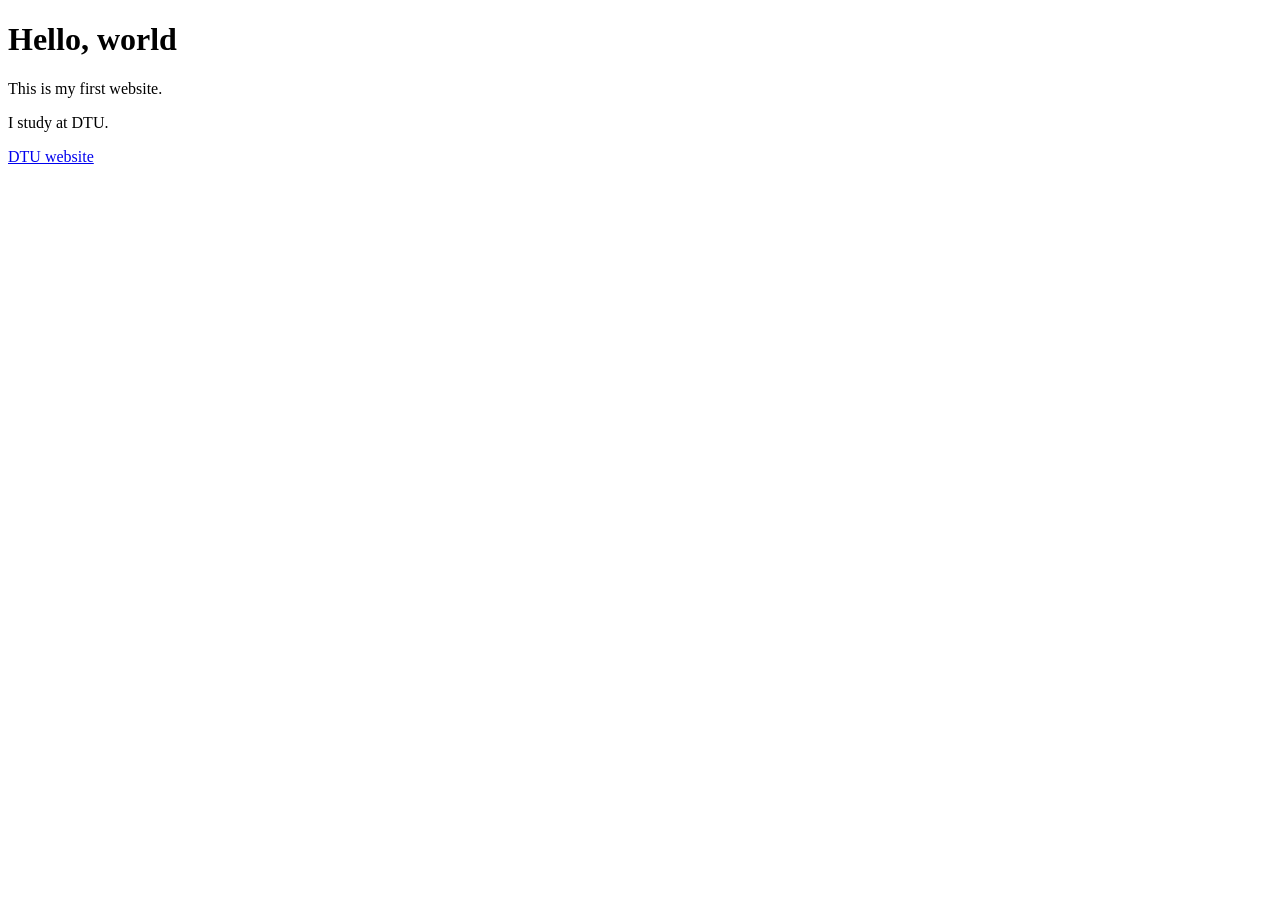
==== index.html @ 2ad5534d "Add files via upload" ====
<!DOCTYPE html>
<html>
    <head>
        <title>My first Website</title>
        </head>
        <body>
            <h1>Hello, world</h1>
            <p>This is my first website.</p>
            <p> I study at DTU.</p>
            <a href="https://www.dtu.dk">DTU website</a>
        </body>
</html>
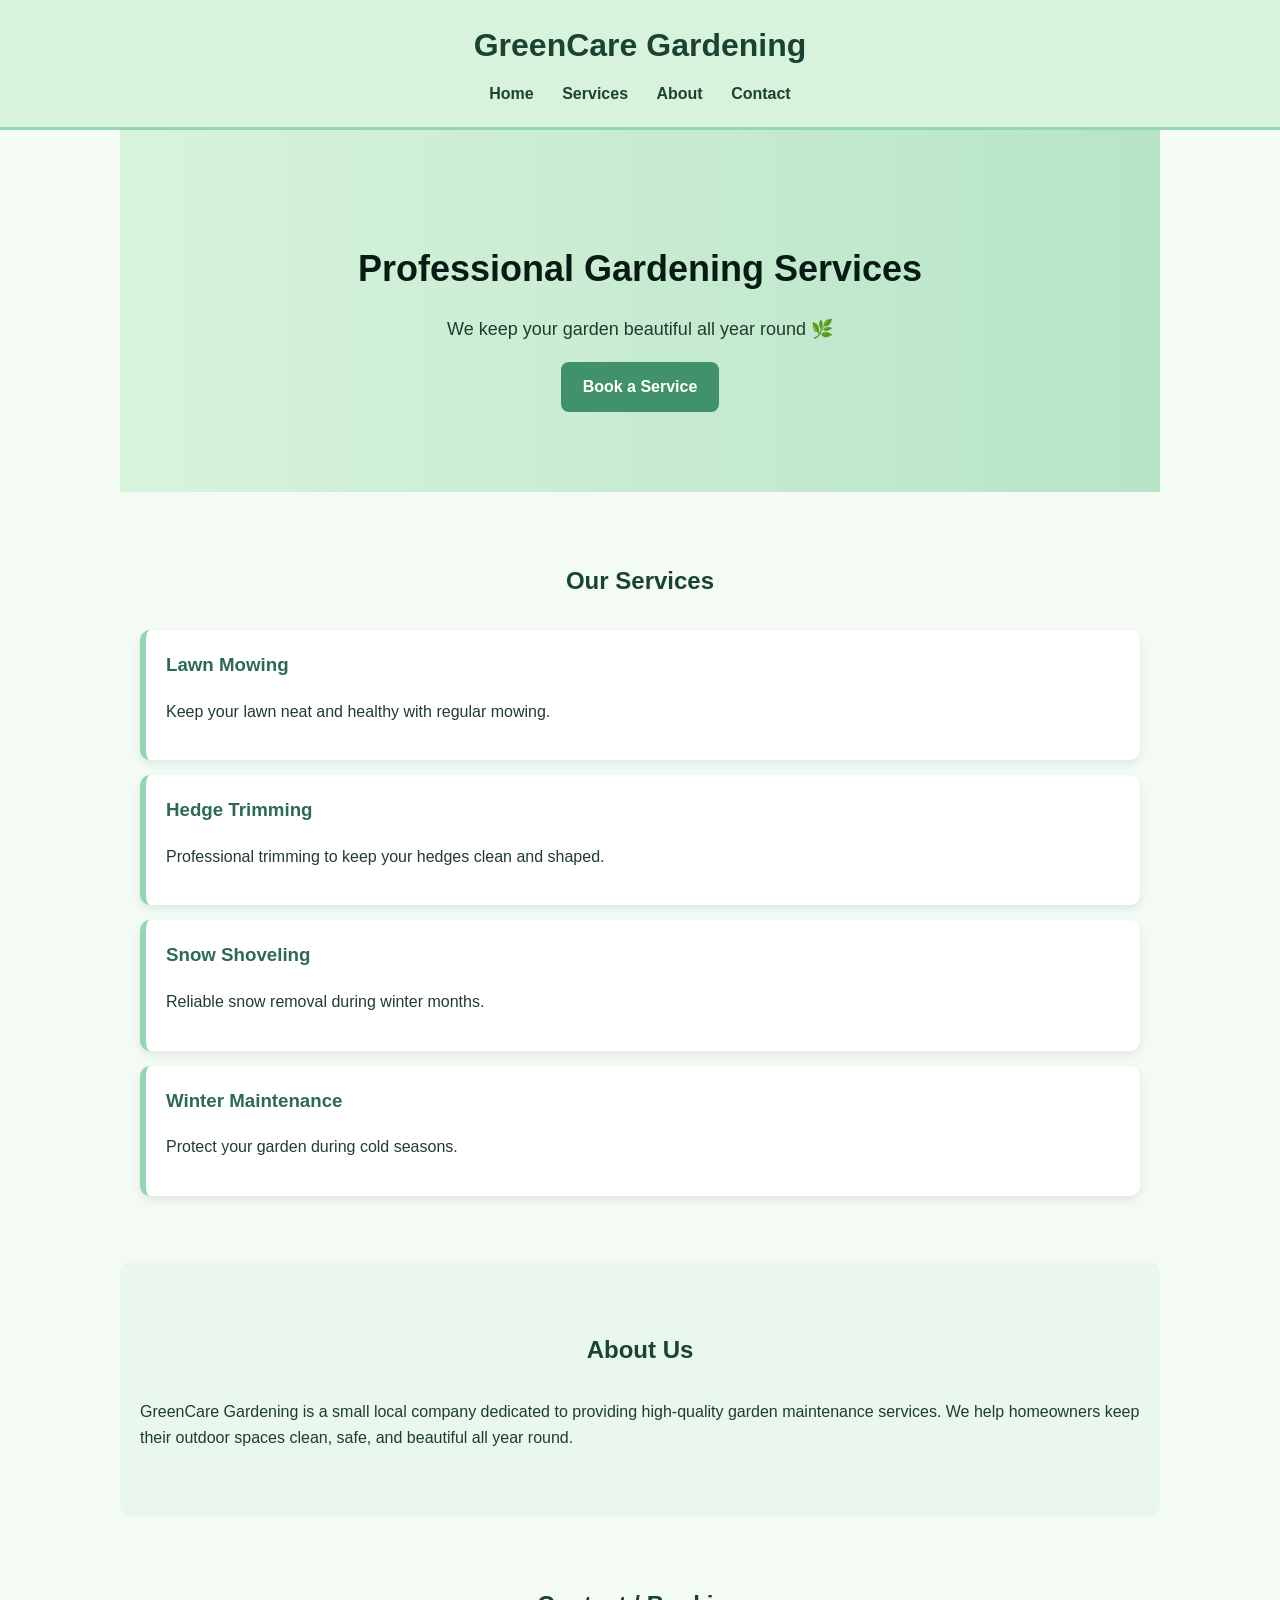
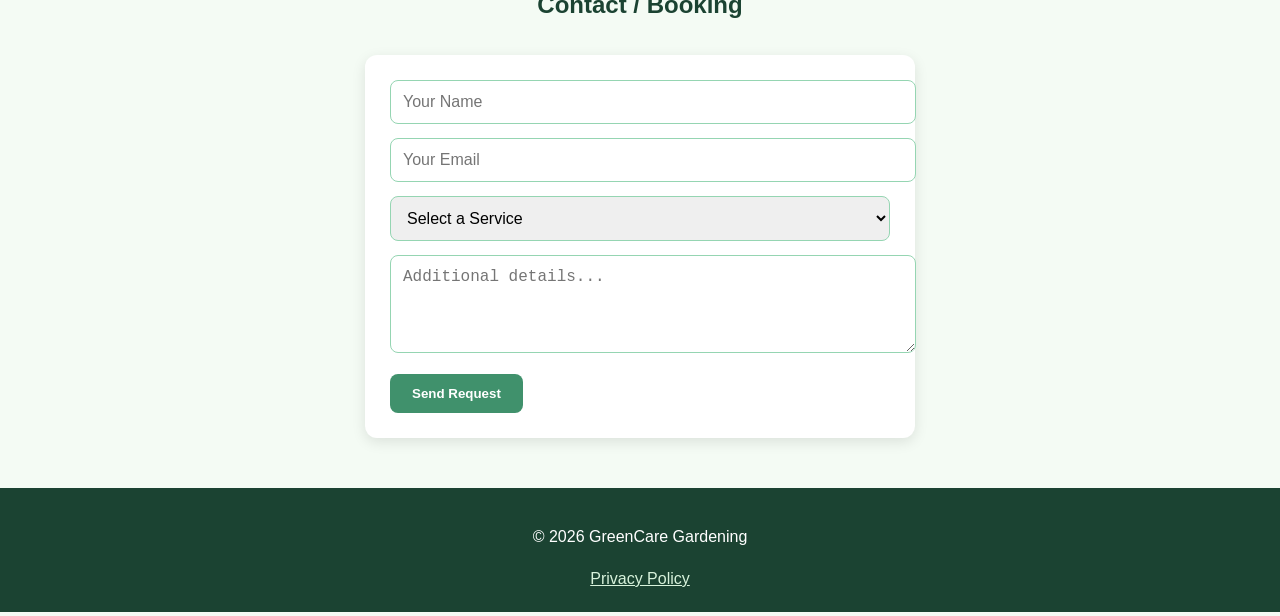
==== commit 4a172e91: "Add files via upload" ====
--- a/index.html
+++ b/index.html
@@ -1,12 +1,94 @@
 <!DOCTYPE html>
-<html>
-    <head>
-        <title>My first Website</title>
-        </head>
-        <body>
-            <h1>Hello, world</h1>
-            <p>This is my first website.</p>
-            <p> I study at DTU.</p>
-            <a href="https://www.dtu.dk">DTU website</a>
-        </body>
+<html lang="en">
+<head>
+  <meta charset="UTF-8" />
+  <meta name="viewport" content="width=device-width, initial-scale=1.0"/>
+  <title>GreenCare Gardening</title>
+  <link rel="stylesheet" href="style.css" />
+</head>
+<body>
+
+  <!-- HEADER / NAVIGATION -->
+  <header>
+    <h1>GreenCare Gardening</h1>
+    <nav>
+      <a href="#home">Home</a>
+      <a href="#services">Services</a>
+      <a href="#about">About</a>
+      <a href="#contact">Contact</a>
+    </nav>
+  </header>
+
+  <!-- HERO SECTION -->
+  <section id="home" class="hero">
+    <h2>Professional Gardening Services</h2>
+    <p>We keep your garden beautiful all year round 🌿</p>
+    <a href="#contact" class="btn">Book a Service</a>
+  </section>
+
+  <!-- SERVICES -->
+  <section id="services">
+    <h2>Our Services</h2>
+
+    <div class="service">
+      <h3>Lawn Mowing</h3>
+      <p>Keep your lawn neat and healthy with regular mowing.</p>
+    </div>
+
+    <div class="service">
+      <h3>Hedge Trimming</h3>
+      <p>Professional trimming to keep your hedges clean and shaped.</p>
+    </div>
+
+    <div class="service">
+      <h3>Snow Shoveling</h3>
+      <p>Reliable snow removal during winter months.</p>
+    </div>
+
+    <div class="service">
+      <h3>Winter Maintenance</h3>
+      <p>Protect your garden during cold seasons.</p>
+    </div>
+  </section>
+
+  <!-- ABOUT -->
+  <section id="about">
+    <h2>About Us</h2>
+    <p>
+      GreenCare Gardening is a small local company dedicated to providing
+      high-quality garden maintenance services. We help homeowners keep
+      their outdoor spaces clean, safe, and beautiful all year round.
+    </p>
+  </section>
+
+  <!-- CONTACT / BOOKING FORM -->
+  <section id="contact">
+    <h2>Contact / Booking</h2>
+
+    <form id="bookingForm">
+      <input type="text" placeholder="Your Name" required />
+      <input type="email" placeholder="Your Email" required />
+      
+      <select required>
+        <option value="">Select a Service</option>
+        <option>Lawn Mowing</option>
+        <option>Hedge Trimming</option>
+        <option>Snow Shoveling</option>
+        <option>Winter Maintenance</option>
+      </select>
+
+      <textarea placeholder="Additional details..." rows="4"></textarea>
+
+      <button type="submit">Send Request</button>
+    </form>
+  </section>
+
+  <!-- FOOTER -->
+  <footer>
+    <p>© 2026 GreenCare Gardening</p>
+    <a href="privacy.html">Privacy Policy</a>
+  </footer>
+
+  <script src="script.js"></script>
+</body>
 </html>
--- a/style.css
+++ b/style.css
@@ -0,0 +1,169 @@
+ {
+  box-sizing: border-box;
+}
+
+body {
+  margin: 0;
+  font-family: Arial, sans-serif;
+  background: #f4fbf4;
+  color: #1f3d2b;
+  line-height: 1.6;
+}
+
+header {
+  background: #d8f3dc;
+  padding: 20px;
+  text-align: center;
+  border-bottom: 3px solid #95d5b2;
+}
+
+header h1 {
+  margin: 0 0 10px;
+  color: #1b4332;
+}
+
+nav a {
+  color: #1b4332;
+  text-decoration: none;
+  margin: 0 12px;
+  font-weight: bold;
+}
+
+nav a:hover {
+  color: #2d6a4f;
+  text-decoration: underline;
+}
+
+.hero {
+  background: linear-gradient(to right, #d8f3dc, #b7e4c7);
+  text-align: center;
+  padding: 80px 20px;
+}
+
+.hero h2 {
+  font-size: 36px;
+  margin-bottom: 10px;
+  color: #081c15;
+}
+
+.hero p {
+  font-size: 18px;
+}
+
+.btn,
+button {
+  display: inline-block;
+  background: #40916c;
+  color: white;
+  padding: 12px 22px;
+  border-radius: 8px;
+  border: none;
+  text-decoration: none;
+  font-weight: bold;
+  cursor: pointer;
+}
+
+.btn:hover,
+button:hover {
+  background: #2d6a4f;
+}
+
+section {
+  max-width: 1000px;
+  margin: auto;
+  padding: 50px 20px;
+}
+
+section h2 {
+  text-align: center;
+  color: #1b4332;
+  margin-bottom: 30px;
+}
+
+.service {
+  background: white;
+  border-left: 6px solid #95d5b2;
+  padding: 20px;
+  margin: 15px 0;
+  border-radius: 10px;
+  box-shadow: 0 4px 10px rgba(0, 0, 0, 0.08);
+}
+
+.service h3 {
+  margin-top: 0;
+  color: #2d6a4f;
+}
+
+#about {
+  background: #e9f7ec;
+  border-radius: 12px;
+}
+
+form {
+  max-width: 500px;
+  margin: auto;
+  background: white;
+  padding: 25px;
+  border-radius: 12px;
+  box-shadow: 0 4px 14px rgba(0, 0, 0, 0.1);
+}
+
+input,
+select,
+textarea {
+  width: 100%;
+  padding: 12px;
+  margin-bottom: 14px;
+  border: 1px solid #95d5b2;
+  border-radius: 8px;
+  font-size: 16px;
+}
+
+input:focus,
+select:focus,
+textarea:focus {
+  outline: none;
+  border-color: #40916c;
+}
+
+.error {
+  border-color: #d00000;
+  background: #fff0f0;
+}
+
+.success-message {
+  color: #1b4332;
+  background: #d8f3dc;
+  padding: 12px;
+  margin-top: 15px;
+  border-radius: 8px;
+  text-align: center;
+  font-weight: bold;
+}
+
+footer {
+  background: #1b4332;
+  color: white;
+  text-align: center;
+  padding: 20px;
+}
+
+footer a {
+  color: #d8f3dc;
+}
+
+/* Mobile-friendly design */
+@media (max-width: 600px) {
+  nav a {
+    display: block;
+    margin: 8px 0;
+  }
+
+  .hero h2 {
+    font-size: 28px;
+  }
+
+  section {
+    padding: 35px 15px;
+  }
+}
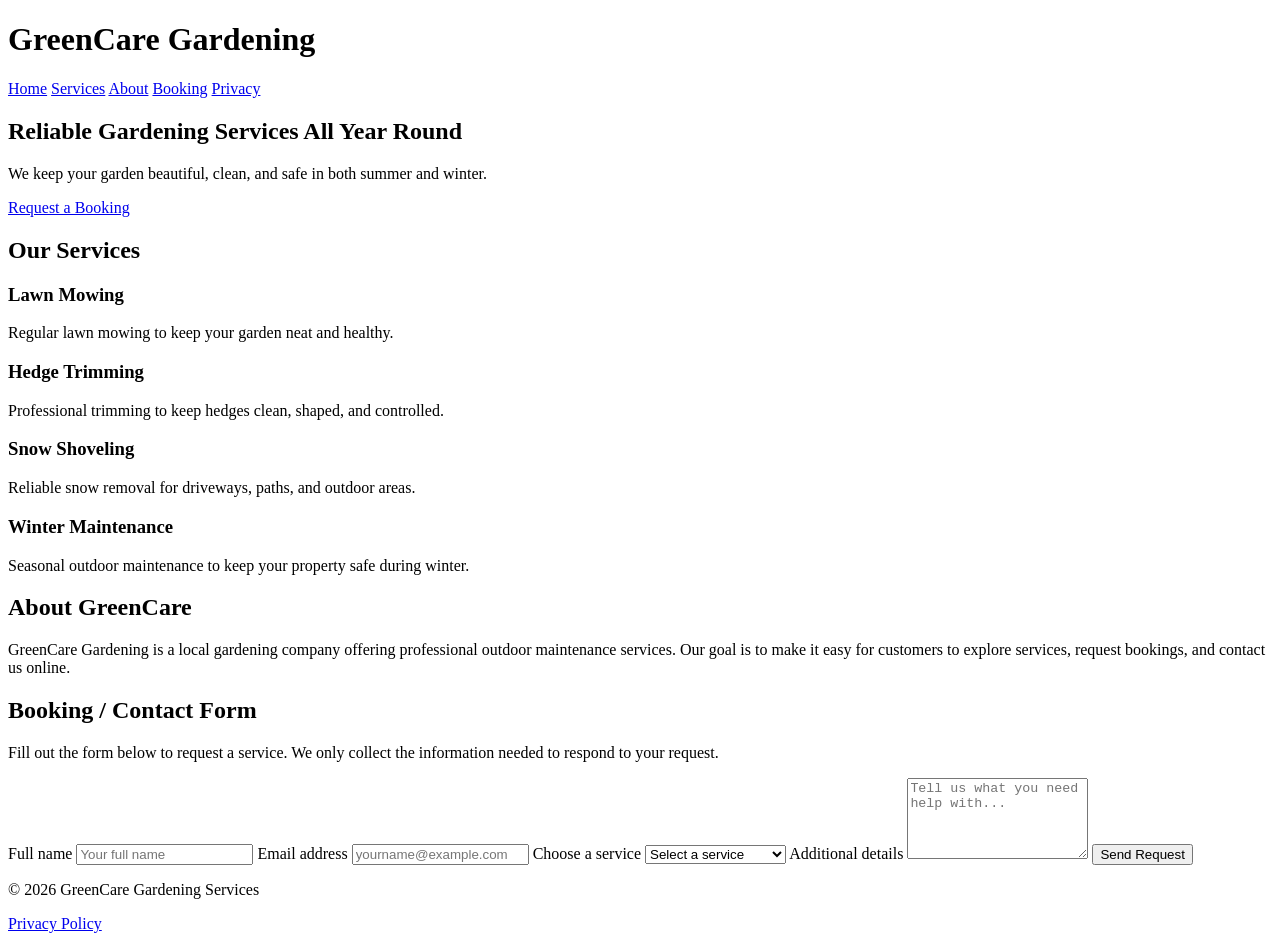
==== commit 6b7daa13: "Add files via upload" ====
--- a/index.html
+++ b/index.html
@@ -2,93 +2,109 @@
 <html lang="en">
 <head>
   <meta charset="UTF-8" />
-  <meta name="viewport" content="width=device-width, initial-scale=1.0"/>
-  <title>GreenCare Gardening</title>
+  <meta name="viewport" content="width=device-width, initial-scale=1.0" />
+  <title>GreenCare Gardening Services</title>
+  <meta name="description" content="Professional gardening services including lawn mowing, hedge trimming, snow shoveling, and winter maintenance." />
   <link rel="stylesheet" href="style.css" />
 </head>
 <body>
-
-  <!-- HEADER / NAVIGATION -->
-  <header>
-    <h1>GreenCare Gardening</h1>
-    <nav>
-      <a href="#home">Home</a>
-      <a href="#services">Services</a>
-      <a href="#about">About</a>
-      <a href="#contact">Contact</a>
-    </nav>
+  <header class="site-header">
+    <div class="container header-content">
+      <h1>GreenCare Gardening</h1>
+      <nav>
+        <a href="#home">Home</a>
+        <a href="#services">Services</a>
+        <a href="#about">About</a>
+        <a href="#booking">Booking</a>
+        <a href="privacy.html">Privacy</a>
+      </nav>
+    </div>
   </header>
 
-  <!-- HERO SECTION -->
-  <section id="home" class="hero">
-    <h2>Professional Gardening Services</h2>
-    <p>We keep your garden beautiful all year round 🌿</p>
-    <a href="#contact" class="btn">Book a Service</a>
-  </section>
+  <main>
+    <section id="home" class="hero">
+      <div class="container">
+        <h2>Reliable Gardening Services All Year Round</h2>
+        <p>We keep your garden beautiful, clean, and safe in both summer and winter.</p>
+        <a class="btn" href="#booking">Request a Booking</a>
+      </div>
+    </section>
 
-  <!-- SERVICES -->
-  <section id="services">
-    <h2>Our Services</h2>
+    <section id="services" class="container section">
+      <h2>Our Services</h2>
 
-    <div class="service">
-      <h3>Lawn Mowing</h3>
-      <p>Keep your lawn neat and healthy with regular mowing.</p>
-    </div>
+      <div class="service-grid">
+        <article class="service-card">
+          <h3>Lawn Mowing</h3>
+          <p>Regular lawn mowing to keep your garden neat and healthy.</p>
+        </article>
 
-    <div class="service">
-      <h3>Hedge Trimming</h3>
-      <p>Professional trimming to keep your hedges clean and shaped.</p>
-    </div>
+        <article class="service-card">
+          <h3>Hedge Trimming</h3>
+          <p>Professional trimming to keep hedges clean, shaped, and controlled.</p>
+        </article>
 
-    <div class="service">
-      <h3>Snow Shoveling</h3>
-      <p>Reliable snow removal during winter months.</p>
-    </div>
+        <article class="service-card">
+          <h3>Snow Shoveling</h3>
+          <p>Reliable snow removal for driveways, paths, and outdoor areas.</p>
+        </article>
 
-    <div class="service">
-      <h3>Winter Maintenance</h3>
-      <p>Protect your garden during cold seasons.</p>
-    </div>
-  </section>
+        <article class="service-card">
+          <h3>Winter Maintenance</h3>
+          <p>Seasonal outdoor maintenance to keep your property safe during winter.</p>
+        </article>
+      </div>
+    </section>
 
-  <!-- ABOUT -->
-  <section id="about">
-    <h2>About Us</h2>
-    <p>
-      GreenCare Gardening is a small local company dedicated to providing
-      high-quality garden maintenance services. We help homeowners keep
-      their outdoor spaces clean, safe, and beautiful all year round.
-    </p>
-  </section>
+    <section id="about" class="about-section">
+      <div class="container">
+        <h2>About GreenCare</h2>
+        <p>
+          GreenCare Gardening is a local gardening company offering professional outdoor
+          maintenance services. Our goal is to make it easy for customers to explore
+          services, request bookings, and contact us online.
+        </p>
+      </div>
+    </section>
 
-  <!-- CONTACT / BOOKING FORM -->
-  <section id="contact">
-    <h2>Contact / Booking</h2>
+    <section id="booking" class="container section">
+      <h2>Booking / Contact Form</h2>
+      <p class="form-intro">
+        Fill out the form below to request a service. We only collect the information
+        needed to respond to your request.
+      </p>
 
-    <form id="bookingForm">
-      <input type="text" placeholder="Your Name" required />
-      <input type="email" placeholder="Your Email" required />
-      
-      <select required>
-        <option value="">Select a Service</option>
-        <option>Lawn Mowing</option>
-        <option>Hedge Trimming</option>
-        <option>Snow Shoveling</option>
-        <option>Winter Maintenance</option>
-      </select>
+      <form id="bookingForm" novalidate>
+        <label for="name">Full name</label>
+        <input id="name" name="name" type="text" placeholder="Your full name" />
 
-      <textarea placeholder="Additional details..." rows="4"></textarea>
+        <label for="email">Email address</label>
+        <input id="email" name="email" type="email" placeholder="yourname@example.com" />
 
-      <button type="submit">Send Request</button>
-    </form>
-  </section>
+        <label for="service">Choose a service</label>
+        <select id="service" name="service">
+          <option value="">Select a service</option>
+          <option value="Lawn Mowing">Lawn Mowing</option>
+          <option value="Hedge Trimming">Hedge Trimming</option>
+          <option value="Snow Shoveling">Snow Shoveling</option>
+          <option value="Winter Maintenance">Winter Maintenance</option>
+        </select>
 
-  <!-- FOOTER -->
-  <footer>
-    <p>© 2026 GreenCare Gardening</p>
-    <a href="privacy.html">Privacy Policy</a>
+        <label for="message">Additional details</label>
+        <textarea id="message" name="message" rows="5" placeholder="Tell us what you need help with..."></textarea>
+
+        <button type="submit">Send Request</button>
+
+        <p id="formMessage" class="form-message"></p>
+      </form>
+    </section>
+  </main>
+
+  <footer class="site-footer">
+    <p>© 2026 GreenCare Gardening Services</p>
+    <p><a href="privacy.html">Privacy Policy</a></p>
   </footer>
 
   <script src="script.js"></script>
 </body>
-</html>
+</html>
--- a/style.css
+++ b/style.css
@@ -1,169 +1,64 @@
- {
-  box-sizing: border-box;
+const bookingForm = document.getElementById("bookingForm");
+const formMessage = document.getElementById("formMessage");
+
+bookingForm.addEventListener("submit", function (event) {
+  event.preventDefault();
+
+  const nameInput = document.getElementById("name");
+  const emailInput = document.getElementById("email");
+  const serviceSelect = document.getElementById("service");
+  const messageInput = document.getElementById("message");
+
+  clearErrors();
+
+  let isValid = true;
+
+  if (nameInput.value.trim() === "") {
+    showError(nameInput);
+    isValid = false;
+  }
+
+  if (!isValidEmail(emailInput.value.trim())) {
+    showError(emailInput);
+    isValid = false;
+  }
+
+  if (serviceSelect.value === "") {
+    showError(serviceSelect);
+    isValid = false;
+  }
+
+  if (messageInput.value.trim().length > 300) {
+    showError(messageInput);
+    formMessage.textContent = "Message must be under 300 characters.";
+    formMessage.className = "form-message error-text";
+    isValid = false;
+  }
+
+  if (isValid) {
+    formMessage.textContent = "Thank you! Your booking request has been received.";
+    formMessage.className = "form-message success";
+    bookingForm.reset();
+  } else if (formMessage.textContent === "") {
+    formMessage.textContent = "Please fill in all required fields correctly.";
+    formMessage.className = "form-message error-text";
+  }
+});
+
+function showError(field) {
+  field.classList.add("error");
 }
 
-body {
-  margin: 0;
-  font-family: Arial, sans-serif;
-  background: #f4fbf4;
-  color: #1f3d2b;
-  line-height: 1.6;
+function clearErrors() {
+  const fields = bookingForm.querySelectorAll("input, select, textarea");
+
+  fields.forEach(function (field) {
+    field.classList.remove("error");
+  });
+
+  formMessage.textContent = "";
+  formMessage.className = "form-message";
 }
 
-header {
-  background: #d8f3dc;
-  padding: 20px;
-  text-align: center;
-  border-bottom: 3px solid #95d5b2;
-}
-
-header h1 {
-  margin: 0 0 10px;
-  color: #1b4332;
-}
-
-nav a {
-  color: #1b4332;
-  text-decoration: none;
-  margin: 0 12px;
-  font-weight: bold;
-}
-
-nav a:hover {
-  color: #2d6a4f;
-  text-decoration: underline;
-}
-
-.hero {
-  background: linear-gradient(to right, #d8f3dc, #b7e4c7);
-  text-align: center;
-  padding: 80px 20px;
-}
-
-.hero h2 {
-  font-size: 36px;
-  margin-bottom: 10px;
-  color: #081c15;
-}
-
-.hero p {
-  font-size: 18px;
-}
-
-.btn,
-button {
-  display: inline-block;
-  background: #40916c;
-  color: white;
-  padding: 12px 22px;
-  border-radius: 8px;
-  border: none;
-  text-decoration: none;
-  font-weight: bold;
-  cursor: pointer;
-}
-
-.btn:hover,
-button:hover {
-  background: #2d6a4f;
-}
-
-section {
-  max-width: 1000px;
-  margin: auto;
-  padding: 50px 20px;
-}
-
-section h2 {
-  text-align: center;
-  color: #1b4332;
-  margin-bottom: 30px;
-}
-
-.service {
-  background: white;
-  border-left: 6px solid #95d5b2;
-  padding: 20px;
-  margin: 15px 0;
-  border-radius: 10px;
-  box-shadow: 0 4px 10px rgba(0, 0, 0, 0.08);
-}
-
-.service h3 {
-  margin-top: 0;
-  color: #2d6a4f;
-}
-
-#about {
-  background: #e9f7ec;
-  border-radius: 12px;
-}
-
-form {
-  max-width: 500px;
-  margin: auto;
-  background: white;
-  padding: 25px;
-  border-radius: 12px;
-  box-shadow: 0 4px 14px rgba(0, 0, 0, 0.1);
-}
-
-input,
-select,
-textarea {
-  width: 100%;
-  padding: 12px;
-  margin-bottom: 14px;
-  border: 1px solid #95d5b2;
-  border-radius: 8px;
-  font-size: 16px;
-}
-
-input:focus,
-select:focus,
-textarea:focus {
-  outline: none;
-  border-color: #40916c;
-}
-
-.error {
-  border-color: #d00000;
-  background: #fff0f0;
-}
-
-.success-message {
-  color: #1b4332;
-  background: #d8f3dc;
-  padding: 12px;
-  margin-top: 15px;
-  border-radius: 8px;
-  text-align: center;
-  font-weight: bold;
-}
-
-footer {
-  background: #1b4332;
-  color: white;
-  text-align: center;
-  padding: 20px;
-}
-
-footer a {
-  color: #d8f3dc;
-}
-
-/* Mobile-friendly design */
-@media (max-width: 600px) {
-  nav a {
-    display: block;
-    margin: 8px 0;
-  }
-
-  .hero h2 {
-    font-size: 28px;
-  }
-
-  section {
-    padding: 35px 15px;
-  }
-}+function isValidEmail(email) {
+  return email.includes("@") && email.includes(".");
